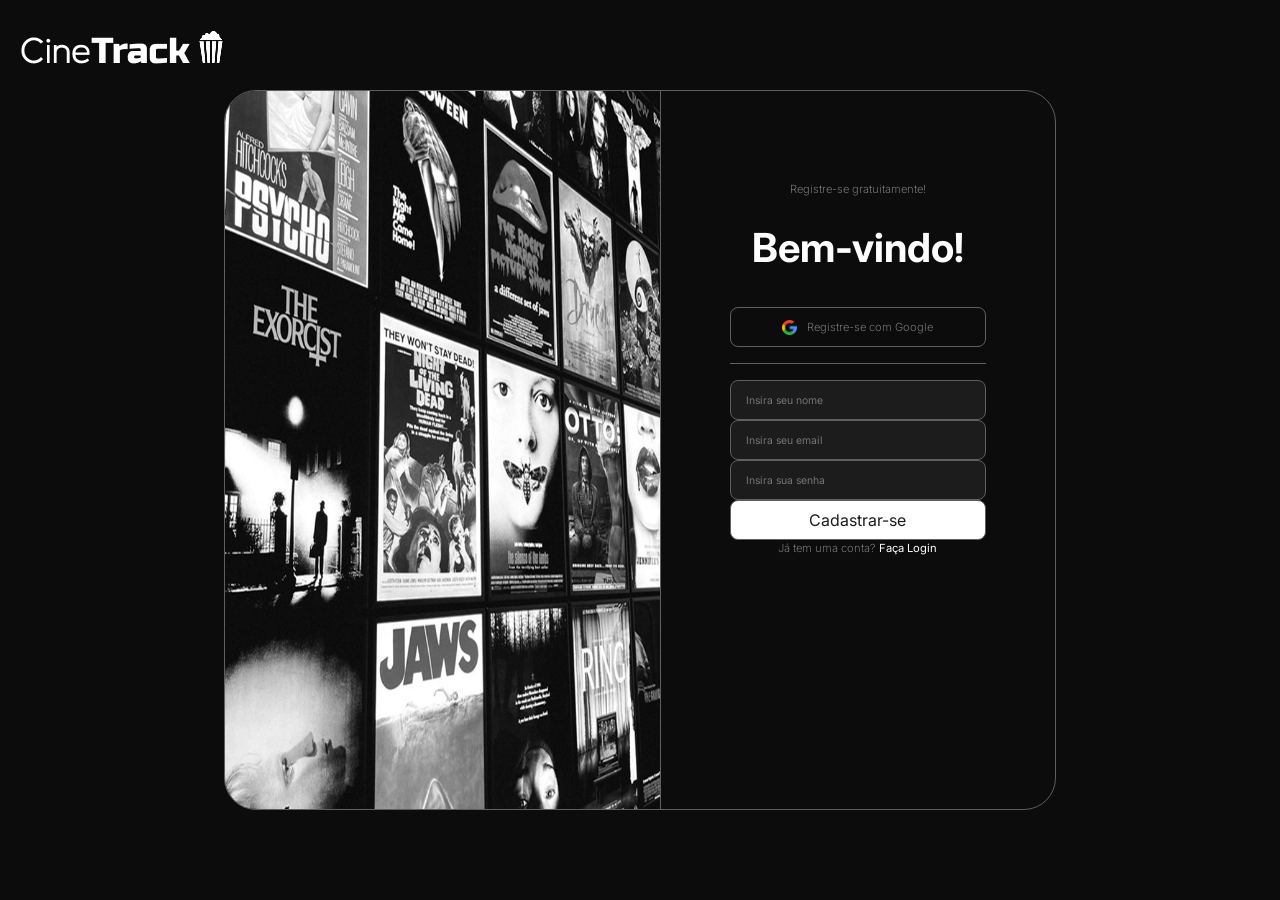
==== CineTrack/public/cadastro.html @ 3d7a3d50 "Add files via upload" ====
<!DOCTYPE html>
<html lang="en">

<head>
    <meta charset="UTF-8">
    <meta name="viewport" content="width=device-width, initial-scale=1.0">
    <link href="https://cdn.jsdelivr.net/npm/bootstrap@5.3.3/dist/css/bootstrap.min.css" rel="stylesheet">
    <link rel="stylesheet" href="_css/login.css">
    <link rel="stylesheet" href="_css/style.css">
    <style>
        @import url('https://fonts.googleapis.com/css2?family=BBH+Bogle&family=Google+Sans+Flex:opsz,wght@1..144,1..1000&family=Inter:ital,opsz,wght@0,14..32,100..900;1,14..32,100..900&display=swap');
    </style>
    <title>Document</title>
</head>

<body>
    <header>
        <a href="index.html"><img src="_img/Logo.png" class="logo"></a>
    </header>
    <div class="cntr">
        <div class="login">
            <img src="_img/login.png" class="login-img">
            <div class="form-login">
                <p>Registre-se gratuitamente!</p>
                <h1>Bem-vindo!</h1>
                <form action="_php/cadastro.php" method="POST">
                    <button type="button"><img src="_img/google.png" alt="">
                        <p>Registre-se com Google</p>
                    </button>
                    <hr>
                    <input type="text" name="nome" id="nome" placeholder="Insira seu nome" required>
                    <input type="email" name="email" id="email" placeholder="Insira seu email" required>
                    <input type="password" name="senha" id="senha" placeholder="Insira sua senha" required>
                    <button type="submit" class="entrar">Cadastrar-se</button>
                    <p>Já tem uma conta? <a href="login.html"><strong>Faça Login</strong></a></p>
                </form>
            </div>
        </div>
    </div>
</body>

</html>
---- CineTrack/public/_css/login.css ----
p, h1 {
    color: white;
}

hr {
  width: 100%;
  border: none;
  border-top: solid 1px #5f5f5f;
  opacity: 100;
}

.cntr {
    display: flex;
    width: 100vw;
    height: 100vh;
    justify-content: center;
    align-items: center;
}

.login {
    width: 65vw;
    height: 80vh;
    border: solid 1px #5f5f5f;
    border-radius: 32px;
    display: flex;
    overflow: hidden;
    align-items: center;
    z-index: 11;
}

.form-login {
    width: 47.5%;
    height: 75%;
    display: flex;
    flex-direction: column;
    align-items: center;
    justify-items: center;
    gap: 5%;
}

.form-login h1 {
    font-weight: bold;
}

.form-login p {
    color: #858585;
    font-size: 0.7em;
    font-weight: 250;
}

.login-img {
    border-right: solid 1px #5f5f5f;
    width: 52.5%;
    height: 100%;
}

form {
    display: flex;
    width: 65%;
    flex-direction: column;
    align-items: center;
    gap: 7%;
}

form button {
    background-color: transparent;
    border: solid 1px #5f5f5f;
    border-radius: 8px;
    display: flex;
    height: 40px;
    width: 100%;
    gap: 10px;
    justify-content: center;
    align-items: center;
    padding: 15px;
}

form img {
    height: 15px;
    width: 15px;
}

form p {
    font-size: 0.65em;
    font-weight: 200;
}

form input {
    width: 100%;
    height: 40px;
    background-color: #1C1C1C;
    border: solid 1px #5f5f5f;
    border-radius: 8px;
    outline: none;
    color: white;
    font-size: 0.65em;
    padding: 15px;
}

form .entrar {
    background-color: white;
    color: #1C1C1C;
}
---- CineTrack/public/_css/style.css ----
* {
  box-sizing: border-box;
  margin: 0;
  padding: 0
}

body {
  background: #0C0C0C;
  color: white;
  font-family: 'Inter', system-ui, sans-serif;
  min-height: 100vh
}

a {
  text-decoration: none;
  color: white;
}

h2 {
  font-family: Inter;
  font-size: 1.5em;
}

p {
  margin-bottom: 0;
}

button {
  transition: 0.35s ease-in-out;
}

button:hover {
  transform: scale(1.1);
}

header {
  background: #0C0C0C;
  position: fixed;
  top: 0;
  left: 0;
  display: flex;
  width: 100%;
  height: 11.5%;
  align-items: center;
  padding-left: 20px;
  padding-right: 20px;
  justify-content: space-between;
  z-index: 10;
}

header .logo {
  height: 37%;
}

.layout {
  width: 100%;
  height: 100vh;
  padding: 11.5vh 12px 12px 12px;
  /* mesmo valor da altura do header */
  display: flex;

}

.menu {
  position: fixed;
  height: 87%;
  width: 20%;
  border: solid 1px #5f5f5f;
  border-radius: 16px;
  display: flex;
  flex-direction: column;
  justify-content: space-between;
  align-items: center;
}

.nav-botoes {
  display: flex;
  flex-direction: column;
  padding: 15px 0 15px 0;
  gap: 18px;
  height: 60%;
  width: 90%;
}

.nav-botoes button {
  width: 100%;
  height: 62px;
  color: white;
  background-color: transparent;
  border-radius: 12px;
  font-size: 1.25em;
  border: none;
  display: flex;
  padding: 19px;
  gap: 8%;
}

.nav-botoes button:active {
  background-color: #252525;
}

.nav-botoes button p {
  font-family: Inter;
  font-weight: 260;
}

.usuario {
  display: flex;
  height: 20%;
  width: 75%;
  gap: 7%;
}

.usuario .usr-foto,
.usr-nome {
  display: flex;
  flex-direction: column;
  justify-content: center;
  gap: 5%;
}

.usuario img {
  height: 50px;
  width: 50px;
}

.usuario p {
  font-weight: 200;
  font-size: 1em;
}

.main {
  width: 100%;
  padding: 0px 8px 0px 21.5vw;
  display: flex;
  flex-direction: column;
  justify-items: center;
}

.barra-pesquisa {
  width: 45%;
  height: 45%;
  border: solid 1px #5f5f5f;
  color: #5f5f5f;
  font-size: 0.8em;
  border-radius: 100px;
  display: flex;
  padding: 10px;
  padding-left: 15px;
  gap: 3%;
}

.barra-pesquisa input {
  background-color: transparent;
  outline: none;
  border: none;
  width: 100%;
  height: 100%;
  color: white;
  
}

.img-cima,
.titulo,
.destaque p {
  z-index: 2;
}

.titulo {
  font-family: BBH Bogle;
  font-size: 1.85rem;
  font-weight: 200;
}

.menu hr {
  width: 75%;
  border: none;
  border-top: solid 1px #5f5f5f;
}

.filmes-linha {
  display: flex;
  width: 100%;
  height: 40vh;
  padding: 25px 5px 25px 5px;
  gap: 1%;
}

.filme {
  display: flex;
  height: 100%;
  width: 20%;
  border-radius: 10px;
  overflow: hidden;
  border: solid 1px #5f5f5f;
  transition: 0.35s ease-in-out;
}

.filme:hover {
  transform: scale(1.15);
}

.filme a {
  width: 100%;
}

.filme img {
  width: 100%;
  height: 100%;
}
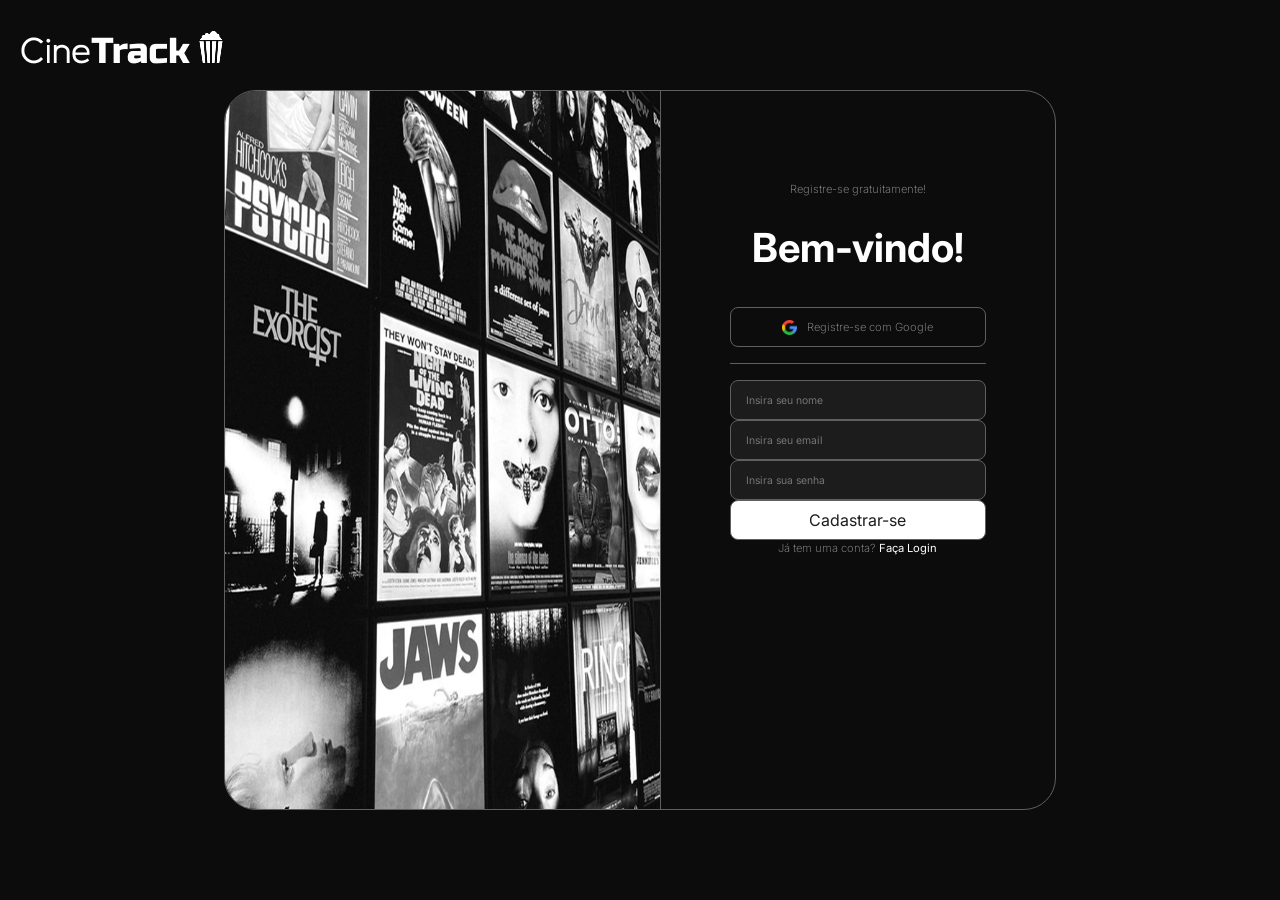
==== commit 752d3d94: "Minor visual adjustments to some pages, along with updates to the content and database structure." ====
--- a/CineTrack/public/cadastro.html
+++ b/CineTrack/public/cadastro.html
@@ -15,7 +15,7 @@
 
 <body>
     <header>
-        <a href="index.html"><img src="_img/Logo.png" class="logo"></a>
+        <a href="index.php"><img src="_img/Logo.png" class="logo"></a>
     </header>
     <div class="cntr">
         <div class="login">
